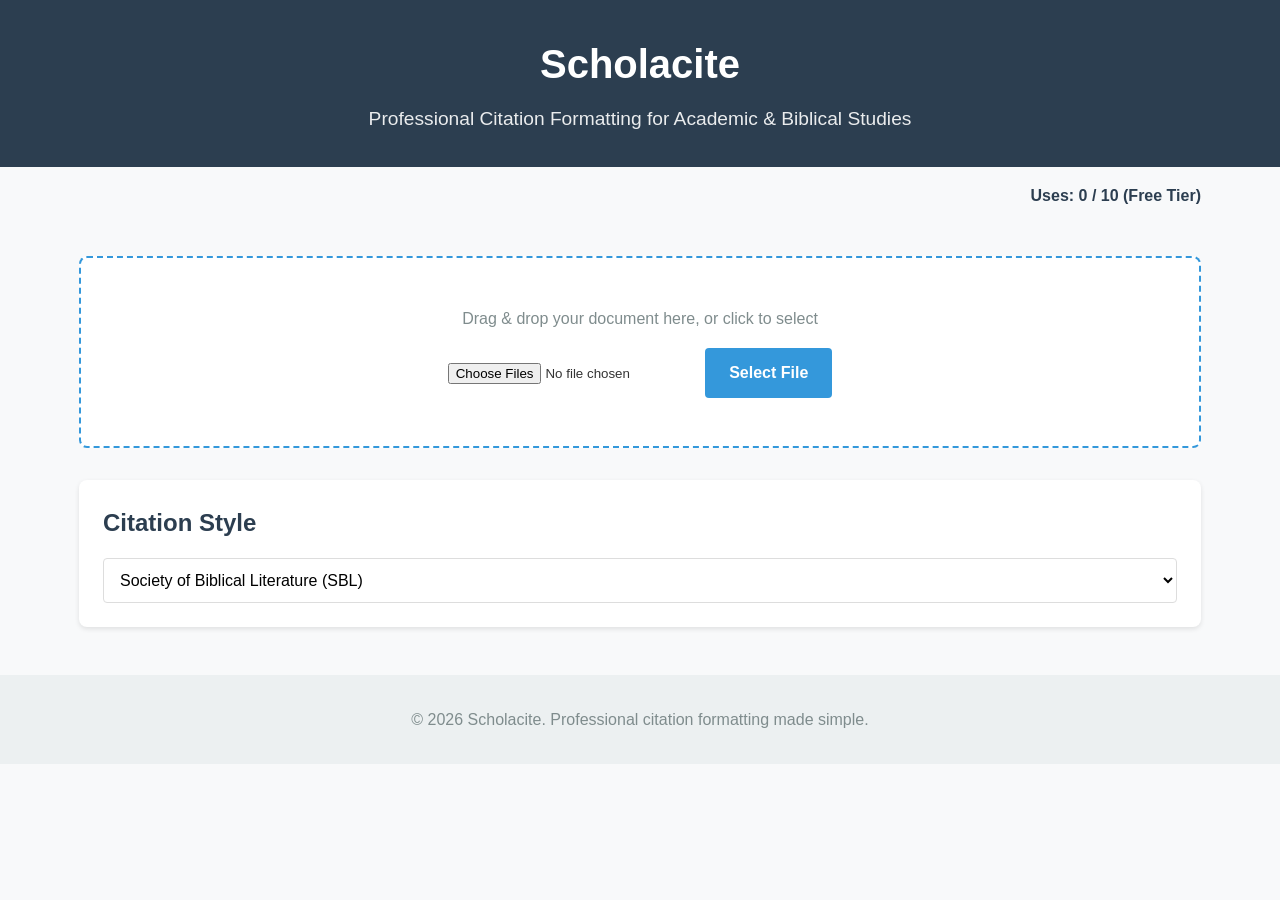
==== scholacite/static/index.html @ d6f33b17 "cleanup: remove corrupted readme files" ====
<!DOCTYPE html>
<html lang="en">
<head>
    <meta charset="UTF-8">
    <meta name="viewport" content="width=device-width, initial-scale=1.0">
    <title>Scholacite - Academic Citation Formatter</title>
    <link rel="stylesheet" href="style.css">
</head>
<body>
    <header>
        <div class="container">
            <h1>Scholacite</h1>
            <p class="subtitle">Professional Citation Formatting for Academic & Biblical Studies</p>
        </div>
    </header>

    <main class="container">
        <div class="usage-tracker">
            <span id="usage-count">Uses: 0</span> / <span id="max-uses">10</span> (Free Tier)
        </div>

        <div id="paywall-overlay" class="paywall-overlay hidden">
            <div class="paywall-content">
                <h2>Usage Limit Reached</h2>
                <p>You've reached your free usage limit of 10 citations.</p>
                <p>Upgrade to premium for unlimited citation formatting.</p>
                <button id="upgrade-btn" class="btn primary">Upgrade Now</button>
                <button id="close-paywall" class="btn secondary">Close</button>
            </div>
        </div>

        <section class="upload-section">
            <div id="drop-area" class="drop-area">
                <form class="my-form">
                    <p>Drag & drop your document here, or click to select</p>
                    <input type="file" id="fileElem" accept=".pdf,.docx" multiple>
                    <label class="btn primary" for="fileElem">Select File</label>
                </form>
            </div>
            <div id="progress-bar" class="progress-bar hidden">
                <div class="progress-fill"></div>
                <span class="progress-text">Processing...</span>
            </div>
        </section>

        <section class="citation-style">
            <h2>Citation Style</h2>
            <div class="style-selector">
                <select id="citation-style" aria-label="Select citation style">
                    <option value="sbl">Society of Biblical Literature (SBL)</option>
                    <option value="jsot">Journal for the Study of the Old Testament (JSOT)</option>
                    <option value="jsnt">Journal for the Study of the New Testament (JSNT)</option>
                    <option value="generic">Generic Academic</option>
                </select>
            </div>
        </section>

        <section id="result-section" class="result-section hidden">
            <h2>Your Formatted Citation</h2>
            <div class="citation-card">
                <pre id="citation-output"></pre>
                <button id="copy-btn" class="btn secondary">Copy to Clipboard</button>
            </div>
        </section>

        <section class="error-section hidden" id="error-section">
            <div class="error-message">
                <h3>Error Processing File</h3>
                <p id="error-text"></p>
                <button id="retry-btn" class="btn primary">Try Again</button>
            </div>
        </section>
    </main>

    <footer>
        <div class="container">
            <p>&copy; 2026 Scholacite. Professional citation formatting made simple.</p>
        </div>
    </footer>

    <script src="script.js"></script>
</body>
</html>
---- scholacite/static/style.css ----
/* Reset and base styles */
* {
    margin: 0;
    padding: 0;
    box-sizing: border-box;
}

body {
    font-family: 'Segoe UI', Tahoma, Geneva, Verdana, sans-serif;
    line-height: 1.6;
    color: #333;
    background-color: #f8f9fa;
}

.container {
    width: 90%;
    max-width: 1200px;
    margin: 0 auto;
    padding: 0 15px;
}

/* Header */
header {
    background-color: #2c3e50;
    color: white;
    padding: 2rem 0;
    text-align: center;
}

h1 {
    font-size: 2.5rem;
    margin-bottom: 0.5rem;
}

.subtitle {
    font-size: 1.2rem;
    opacity: 0.9;
}

/* Usage tracker */
.usage-tracker {
    text-align: right;
    padding: 1rem 0;
    font-weight: bold;
    color: #2c3e50;
}

/* Paywall overlay */
.paywall-overlay {
    position: fixed;
    top: 0;
    left: 0;
    width: 100%;
    height: 100%;
    background-color: rgba(0, 0, 0, 0.8);
    display: flex;
    justify-content: center;
    align-items: center;
    z-index: 1000;
}

.paywall-content {
    background-color: white;
    padding: 2rem;
    border-radius: 8px;
    text-align: center;
    max-width: 500px;
    width: 90%;
}

.paywall-content h2 {
    margin-bottom: 1rem;
    color: #2c3e50;
}

.paywall-content p {
    margin-bottom: 1.5rem;
}

.hidden {
    display: none;
}

/* Upload section */
.upload-section {
    margin: 2rem 0;
}

.drop-area {
    border: 2px dashed #3498db;
    border-radius: 8px;
    padding: 3rem 2rem;
    text-align: center;
    background-color: white;
    transition: all 0.3s ease;
    cursor: pointer;
}

.drop-area:hover,
.drop-area.highlight {
    background-color: #f1f8ff;
    border-color: #2980b9;
}

.drop-area p {
    margin-bottom: 1rem;
    color: #7f8c8d;
}

.btn {
    display: inline-block;
    padding: 0.75rem 1.5rem;
    border: none;
    border-radius: 4px;
    cursor: pointer;
    font-size: 1rem;
    font-weight: 600;
    text-decoration: none;
    transition: all 0.3s ease;
    text-align: center;
}

.btn.primary {
    background-color: #3498db;
    color: white;
}

.btn.primary:hover {
    background-color: #2980b9;
}

.btn.secondary {
    background-color: #ecf0f1;
    color: #2c3e50;
}

.btn.secondary:hover {
    background-color: #d5dbdb;
}

/* Progress bar */
.progress-bar {
    height: 20px;
    background-color: #ecf0f1;
    border-radius: 10px;
    margin: 1rem 0;
    overflow: hidden;
    position: relative;
}

.progress-fill {
    height: 100%;
    background-color: #3498db;
    width: 0%;
    transition: width 0.3s ease;
}

.progress-text {
    position: absolute;
    top: 50%;
    left: 50%;
    transform: translate(-50%, -50%);
    font-size: 0.8rem;
    font-weight: bold;
}

/* Citation style selector */
.citation-style {
    margin: 2rem 0;
    background-color: white;
    padding: 1.5rem;
    border-radius: 8px;
    box-shadow: 0 2px 5px rgba(0,0,0,0.1);
}

.citation-style h2 {
    margin-bottom: 1rem;
    color: #2c3e50;
}

.style-selector select {
    width: 100%;
    padding: 0.75rem;
    border: 1px solid #ddd;
    border-radius: 4px;
    font-size: 1rem;
    background-color: white;
}

/* Result section */
.result-section {
    margin: 2rem 0;
    background-color: white;
    padding: 1.5rem;
    border-radius: 8px;
    box-shadow: 0 2px 5px rgba(0,0,0,0.1);
}

.result-section h2 {
    margin-bottom: 1rem;
    color: #2c3e50;
}

.citation-card {
    background-color: #f8f9fa;
    border: 1px solid #eee;
    border-radius: 4px;
    padding: 1.5rem;
}

.citation-card pre {
    white-space: pre-wrap;
    word-break: break-word;
    margin-bottom: 1rem;
    font-family: 'Courier New', Courier, monospace;
    font-size: 0.9rem;
    line-height: 1.5;
}

/* Error section */
.error-section {
    margin: 2rem 0;
    background-color: #fadbd8;
    padding: 1.5rem;
    border-radius: 8px;
    border-left: 4px solid #e74c3c;
}

.error-section h3 {
    color: #c0392b;
    margin-bottom: 0.5rem;
}

#error-text {
    margin-bottom: 1rem;
}

/* Footer */
footer {
    background-color: #ecf0f1;
    padding: 2rem 0;
    text-align: center;
    margin-top: 3rem;
    color: #7f8c8d;
}

/* Responsive design */
@media (max-width: 768px) {
    .container {
        width: 95%;
    }
    
    h1 {
        font-size: 2rem;
    }
    
    .subtitle {
        font-size: 1rem;
    }
    
    .drop-area {
        padding: 2rem 1rem;
    }
    
    .usage-tracker {
        text-align: center;
    }
}

/* Print styles */
@media print {
    header, footer, .upload-section, .citation-style, .btn {
        display: none;
    }
    
    .result-section {
        box-shadow: none;
        border: none;
    }
    
    .citation-card {
        border: 1px solid #000;
    }
    
    body {
        background-color: white;
    }
}
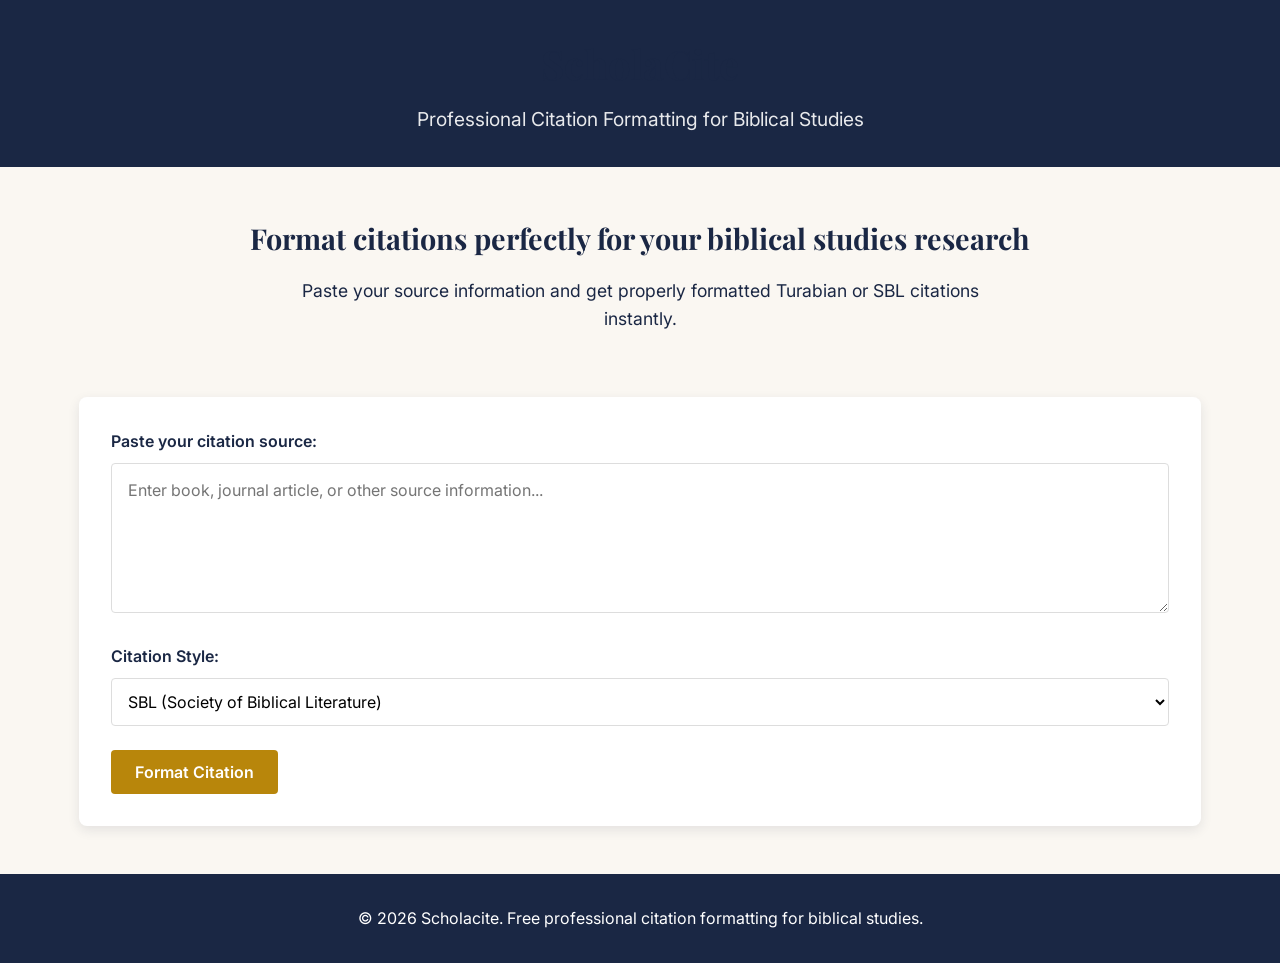
==== commit ca4c3301: "scholacite-v2: premium redesign" ====
--- a/scholacite/static/index.html
+++ b/scholacite/static/index.html
@@ -3,78 +3,59 @@
 <head>
     <meta charset="UTF-8">
     <meta name="viewport" content="width=device-width, initial-scale=1.0">
-    <title>Scholacite - Academic Citation Formatter</title>
+    <title>ScholaCite - Academic Citation Formatter</title>
+    <link rel="preconnect" href="https://fonts.googleapis.com">
+    <link rel="preconnect" href="https://fonts.gstatic.com" crossorigin>
+    <link href="https://fonts.googleapis.com/css2?family=Playfair+Display:wght@400;700&family=Inter:wght@300;400;500;600&display=swap" rel="stylesheet">
     <link rel="stylesheet" href="style.css">
 </head>
 <body>
     <header>
         <div class="container">
-            <h1>Scholacite</h1>
-            <p class="subtitle">Professional Citation Formatting for Academic & Biblical Studies</p>
+            <h1>ScholaCite</h1>
+            <p class="subtitle">Professional Citation Formatting for Biblical Studies</p>
         </div>
     </header>
 
     <main class="container">
-        <div class="usage-tracker">
-            <span id="usage-count">Uses: 0</span> / <span id="max-uses">10</span> (Free Tier)
-        </div>
-
-        <div id="paywall-overlay" class="paywall-overlay hidden">
-            <div class="paywall-content">
-                <h2>Usage Limit Reached</h2>
-                <p>You've reached your free usage limit of 10 citations.</p>
-                <p>Upgrade to premium for unlimited citation formatting.</p>
-                <button id="upgrade-btn" class="btn primary">Upgrade Now</button>
-                <button id="close-paywall" class="btn secondary">Close</button>
-            </div>
-        </div>
-
-        <section class="upload-section">
-            <div id="drop-area" class="drop-area">
-                <form class="my-form">
-                    <p>Drag & drop your document here, or click to select</p>
-                    <input type="file" id="fileElem" accept=".pdf,.docx" multiple>
-                    <label class="btn primary" for="fileElem">Select File</label>
-                </form>
-            </div>
-            <div id="progress-bar" class="progress-bar hidden">
-                <div class="progress-fill"></div>
-                <span class="progress-text">Processing...</span>
-            </div>
+        <section class="hero">
+            <h2>Format citations perfectly for your biblical studies research</h2>
+            <p>Paste your source information and get properly formatted Turabian or SBL citations instantly.</p>
         </section>
 
-        <section class="citation-style">
-            <h2>Citation Style</h2>
+        <section class="citation-form">
+            <div class="input-group">
+                <label for="citation-input">Paste your citation source:</label>
+                <textarea id="citation-input" placeholder="Enter book, journal article, or other source information..."></textarea>
+            </div>
+
             <div class="style-selector">
-                <select id="citation-style" aria-label="Select citation style">
-                    <option value="sbl">Society of Biblical Literature (SBL)</option>
-                    <option value="jsot">Journal for the Study of the Old Testament (JSOT)</option>
-                    <option value="jsnt">Journal for the Study of the New Testament (JSNT)</option>
-                    <option value="generic">Generic Academic</option>
+                <label for="citation-style">Citation Style:</label>
+                <select id="citation-style">
+                    <option value="sbl">SBL (Society of Biblical Literature)</option>
+                    <option value="turabian">Turabian</option>
+                    <option value="chicago">Chicago</option>
                 </select>
             </div>
+
+            <button id="format-btn" class="btn primary">Format Citation</button>
         </section>
 
         <section id="result-section" class="result-section hidden">
             <h2>Your Formatted Citation</h2>
             <div class="citation-card">
                 <pre id="citation-output"></pre>
-                <button id="copy-btn" class="btn secondary">Copy to Clipboard</button>
-            </div>
-        </section>
-
-        <section class="error-section hidden" id="error-section">
-            <div class="error-message">
-                <h3>Error Processing File</h3>
-                <p id="error-text"></p>
-                <button id="retry-btn" class="btn primary">Try Again</button>
+                <div class="button-group">
+                    <button id="copy-btn" class="btn secondary">Copy to Clipboard</button>
+                    <button id="export-btn" class="btn tertiary">Export Citation</button>
+                </div>
             </div>
         </section>
     </main>
 
     <footer>
         <div class="container">
-            <p>&copy; 2026 Scholacite. Professional citation formatting made simple.</p>
+            <p>&copy; 2026 Scholacite. Free professional citation formatting for biblical studies.</p>
         </div>
     </footer>
 
--- a/scholacite/static/style.css
+++ b/scholacite/static/style.css
@@ -6,10 +6,15 @@
 }
 
 body {
-    font-family: 'Segoe UI', Tahoma, Geneva, Verdana, sans-serif;
+    font-family: 'Inter', sans-serif;
     line-height: 1.6;
-    color: #333;
-    background-color: #f8f9fa;
+    color: #1a2744;
+    background-color: #faf7f2;
+}
+
+h1, h2, h3, h4, h5, h6 {
+    font-family: 'Playfair Display', serif;
+    color: #1a2744;
 }
 
 .container {
@@ -21,7 +26,7 @@
 
 /* Header */
 header {
-    background-color: #2c3e50;
+    background-color: #1a2744;
     color: white;
     padding: 2rem 0;
     text-align: center;
@@ -37,74 +42,73 @@
     opacity: 0.9;
 }
 
-/* Usage tracker */
-.usage-tracker {
-    text-align: right;
-    padding: 1rem 0;
-    font-weight: bold;
-    color: #2c3e50;
-}
-
-/* Paywall overlay */
-.paywall-overlay {
-    position: fixed;
-    top: 0;
-    left: 0;
-    width: 100%;
-    height: 100%;
-    background-color: rgba(0, 0, 0, 0.8);
-    display: flex;
-    justify-content: center;
-    align-items: center;
-    z-index: 1000;
-}
-
-.paywall-content {
+/* Hero section */
+.hero {
+    text-align: center;
+    padding: 2rem 0;
+    margin: 1rem 0;
+}
+
+.hero h2 {
+    font-size: 1.8rem;
+    margin-bottom: 1rem;
+}
+
+.hero p {
+    font-size: 1.1rem;
+    max-width: 700px;
+    margin: 0 auto;
+    color: #1a2744;
+}
+
+/* Citation form */
+.citation-form {
     background-color: white;
     padding: 2rem;
     border-radius: 8px;
-    text-align: center;
-    max-width: 500px;
-    width: 90%;
-}
-
-.paywall-content h2 {
-    margin-bottom: 1rem;
-    color: #2c3e50;
-}
-
-.paywall-content p {
+    box-shadow: 0 4px 12px rgba(26, 39, 68, 0.1);
+    margin: 2rem 0;
+}
+
+.input-group {
     margin-bottom: 1.5rem;
 }
 
-.hidden {
-    display: none;
-}
-
-/* Upload section */
-.upload-section {
-    margin: 2rem 0;
-}
-
-.drop-area {
-    border: 2px dashed #3498db;
-    border-radius: 8px;
-    padding: 3rem 2rem;
-    text-align: center;
+.input-group label {
+    display: block;
+    margin-bottom: 0.5rem;
+    font-weight: 600;
+}
+
+#citation-input {
+    width: 100%;
+    min-height: 150px;
+    padding: 1rem;
+    border: 1px solid #ddd;
+    border-radius: 4px;
+    font-family: 'Inter', sans-serif;
+    font-size: 1rem;
+    resize: vertical;
+}
+
+.style-selector {
+    margin-bottom: 1.5rem;
+}
+
+.style-selector label {
+    display: block;
+    margin-bottom: 0.5rem;
+    font-weight: 600;
+}
+
+#citation-style {
+    width: 100%;
+    padding: 0.75rem;
+    border: 1px solid #ddd;
+    border-radius: 4px;
+    font-family: 'Inter', sans-serif;
+    font-size: 1rem;
     background-color: white;
-    transition: all 0.3s ease;
-    cursor: pointer;
-}
-
-.drop-area:hover,
-.drop-area.highlight {
-    background-color: #f1f8ff;
-    border-color: #2980b9;
-}
-
-.drop-area p {
-    margin-bottom: 1rem;
-    color: #7f8c8d;
 }
 
 .btn {
@@ -113,6 +117,7 @@
     border: none;
     border-radius: 4px;
     cursor: pointer;
+    font-family: 'Inter', sans-serif;
     font-size: 1rem;
     font-weight: 600;
     text-decoration: none;
@@ -121,70 +126,32 @@
 }
 
 .btn.primary {
-    background-color: #3498db;
+    background-color: #b8860b;
     color: white;
 }
 
 .btn.primary:hover {
-    background-color: #2980b9;
+    background-color: #a67509;
+    transform: translateY(-2px);
 }
 
 .btn.secondary {
-    background-color: #ecf0f1;
-    color: #2c3e50;
+    background-color: #1a2744;
+    color: white;
 }
 
 .btn.secondary:hover {
-    background-color: #d5dbdb;
-}
-
-/* Progress bar */
-.progress-bar {
-    height: 20px;
-    background-color: #ecf0f1;
-    border-radius: 10px;
-    margin: 1rem 0;
-    overflow: hidden;
-    position: relative;
-}
-
-.progress-fill {
-    height: 100%;
-    background-color: #3498db;
-    width: 0%;
-    transition: width 0.3s ease;
-}
-
-.progress-text {
-    position: absolute;
-    top: 50%;
-    left: 50%;
-    transform: translate(-50%, -50%);
-    font-size: 0.8rem;
-    font-weight: bold;
-}
-
-/* Citation style selector */
-.citation-style {
-    margin: 2rem 0;
-    background-color: white;
-    padding: 1.5rem;
-    border-radius: 8px;
-    box-shadow: 0 2px 5px rgba(0,0,0,0.1);
-}
-
-.citation-style h2 {
-    margin-bottom: 1rem;
-    color: #2c3e50;
-}
-
-.style-selector select {
-    width: 100%;
-    padding: 0.75rem;
-    border: 1px solid #ddd;
-    border-radius: 4px;
-    font-size: 1rem;
-    background-color: white;
+    background-color: #0f1a30;
+}
+
+.btn.tertiary {
+    background-color: #faf7f2;
+    color: #1a2744;
+    border: 1px solid #1a2744;
+}
+
+.btn.tertiary:hover {
+    background-color: #e8e2d9;
 }
 
 /* Result section */
@@ -193,17 +160,17 @@
     background-color: white;
     padding: 1.5rem;
     border-radius: 8px;
-    box-shadow: 0 2px 5px rgba(0,0,0,0.1);
+    box-shadow: 0 4px 12px rgba(26, 39, 68, 0.1);
 }
 
 .result-section h2 {
     margin-bottom: 1rem;
-    color: #2c3e50;
+    color: #1a2744;
 }
 
 .citation-card {
-    background-color: #f8f9fa;
-    border: 1px solid #eee;
+    background-color: #faf7f2;
+    border: 1px solid #e8e2d9;
     border-radius: 4px;
     padding: 1.5rem;
 }
@@ -212,36 +179,34 @@
     white-space: pre-wrap;
     word-break: break-word;
     margin-bottom: 1rem;
-    font-family: 'Courier New', Courier, monospace;
+    font-family: 'Inter', monospace;
     font-size: 0.9rem;
     line-height: 1.5;
-}
-
-/* Error section */
-.error-section {
-    margin: 2rem 0;
-    background-color: #fadbd8;
-    padding: 1.5rem;
-    border-radius: 8px;
-    border-left: 4px solid #e74c3c;
-}
-
-.error-section h3 {
-    color: #c0392b;
-    margin-bottom: 0.5rem;
-}
-
-#error-text {
-    margin-bottom: 1rem;
+    color: #1a2744;
+}
+
+.button-group {
+    display: flex;
+    gap: 1rem;
+    flex-wrap: wrap;
+}
+
+.button-group .btn {
+    flex: 1;
+    min-width: 150px;
+}
+
+.hidden {
+    display: none;
 }
 
 /* Footer */
 footer {
-    background-color: #ecf0f1;
+    background-color: #1a2744;
+    color: white;
     padding: 2rem 0;
     text-align: center;
     margin-top: 3rem;
-    color: #7f8c8d;
 }
 
 /* Responsive design */
@@ -258,18 +223,26 @@
         font-size: 1rem;
     }
     
-    .drop-area {
-        padding: 2rem 1rem;
-    }
-    
-    .usage-tracker {
-        text-align: center;
+    .hero h2 {
+        font-size: 1.5rem;
+    }
+    
+    .citation-form {
+        padding: 1.5rem;
+    }
+    
+    .button-group {
+        flex-direction: column;
+    }
+    
+    .button-group .btn {
+        width: 100%;
     }
 }
 
 /* Print styles */
 @media print {
-    header, footer, .upload-section, .citation-style, .btn {
+    header, footer, .citation-form {
         display: none;
     }
     
